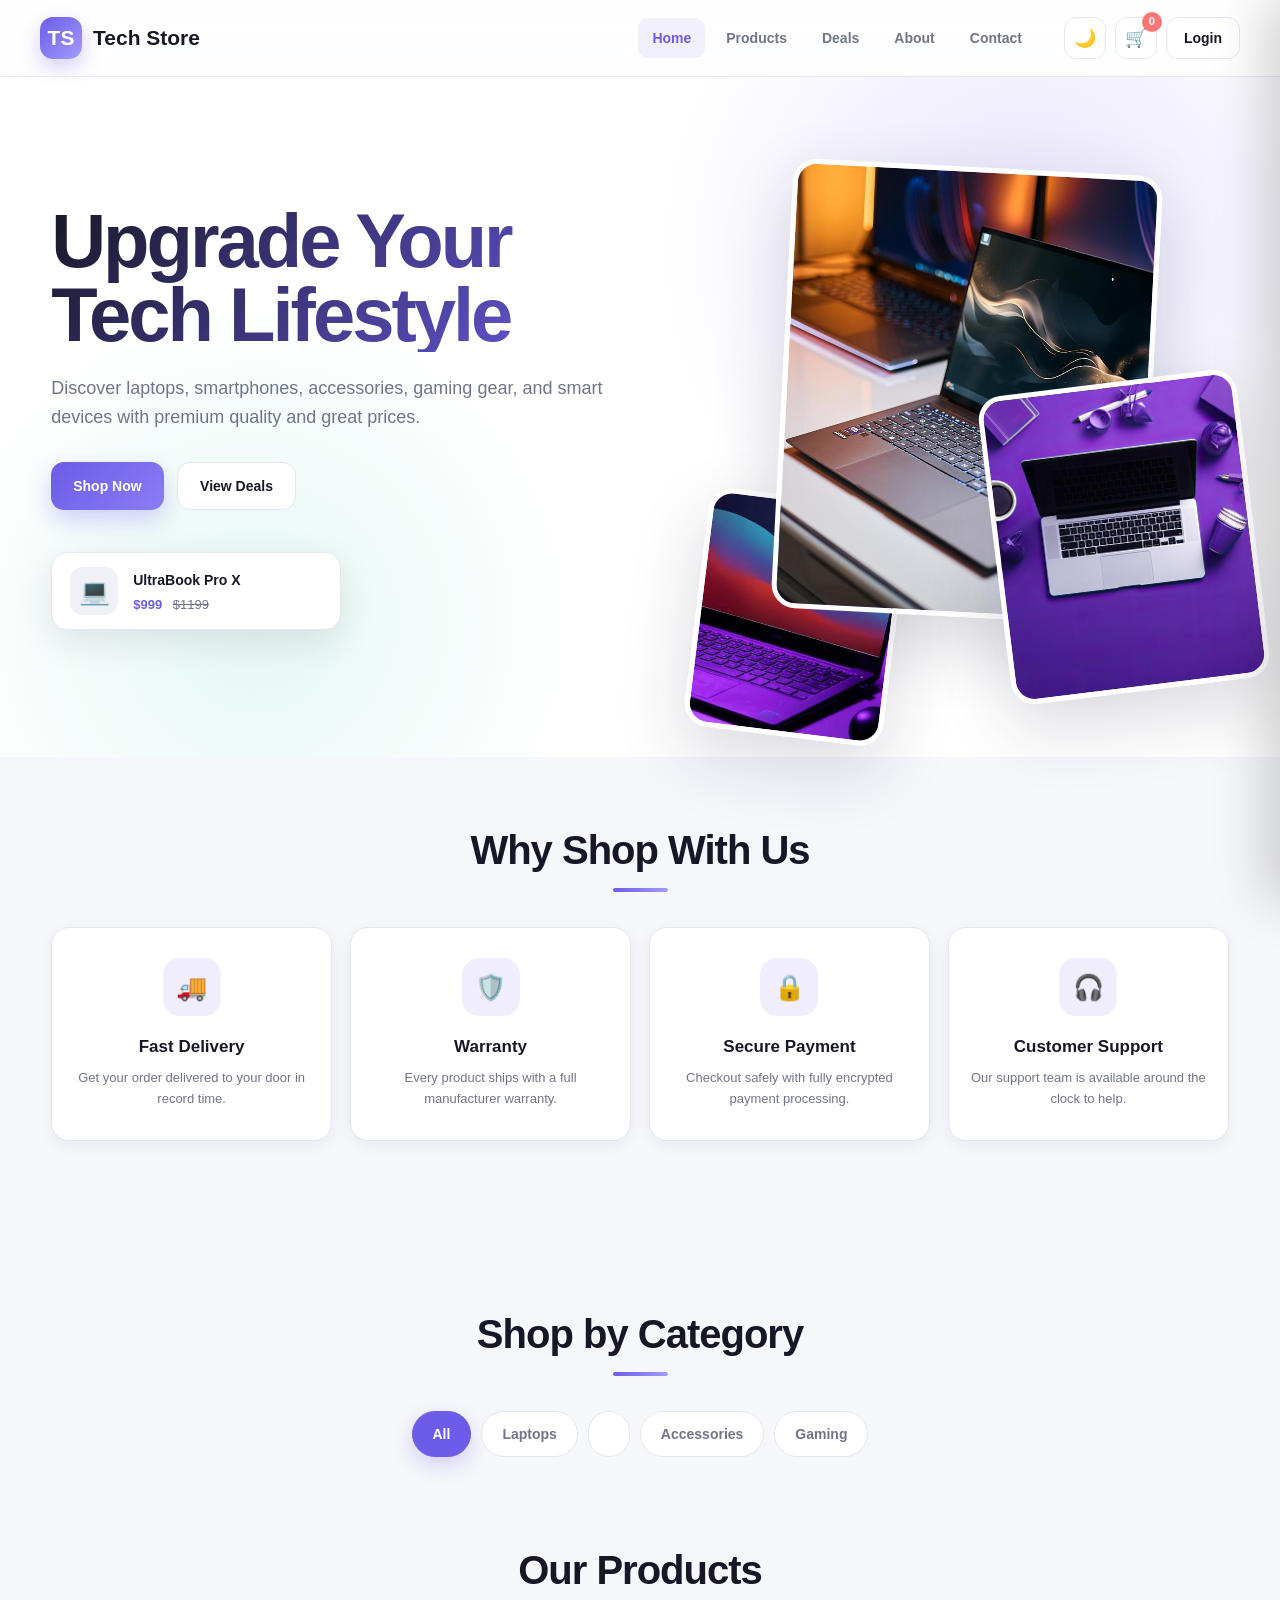
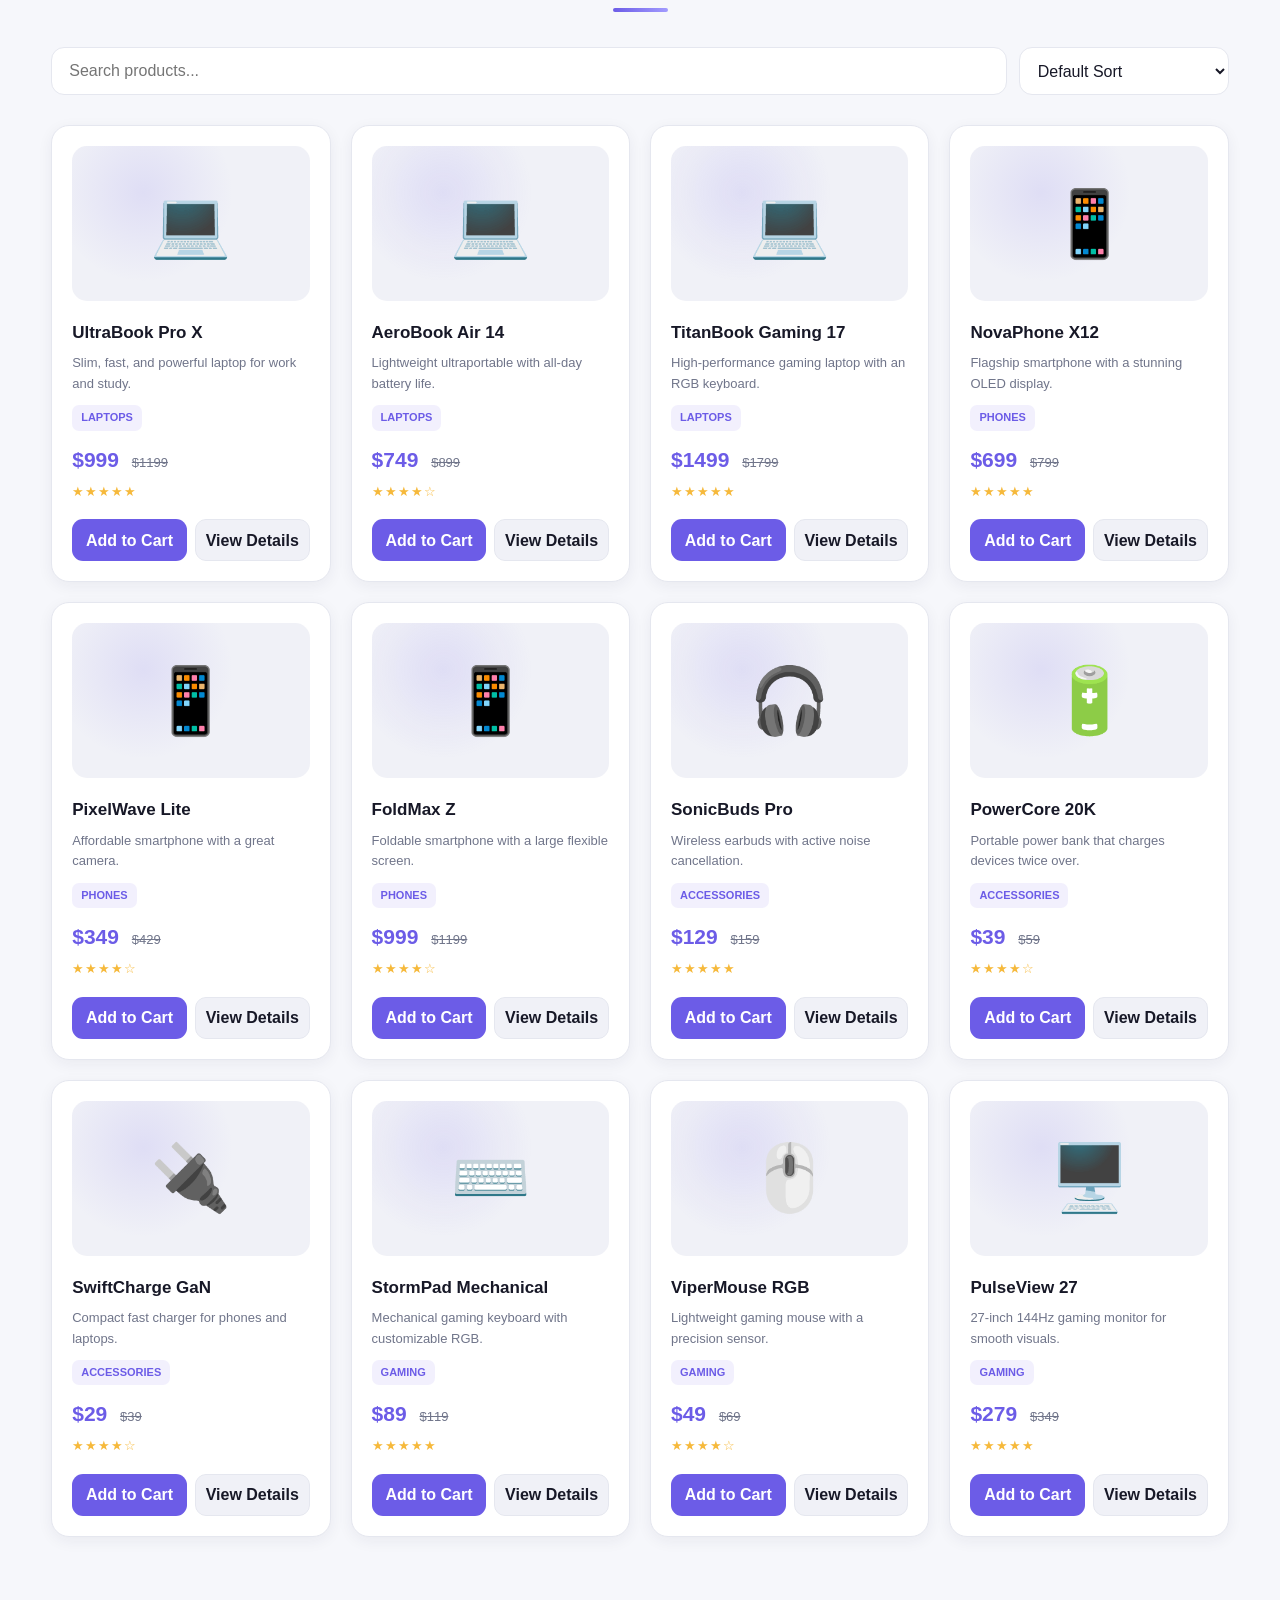
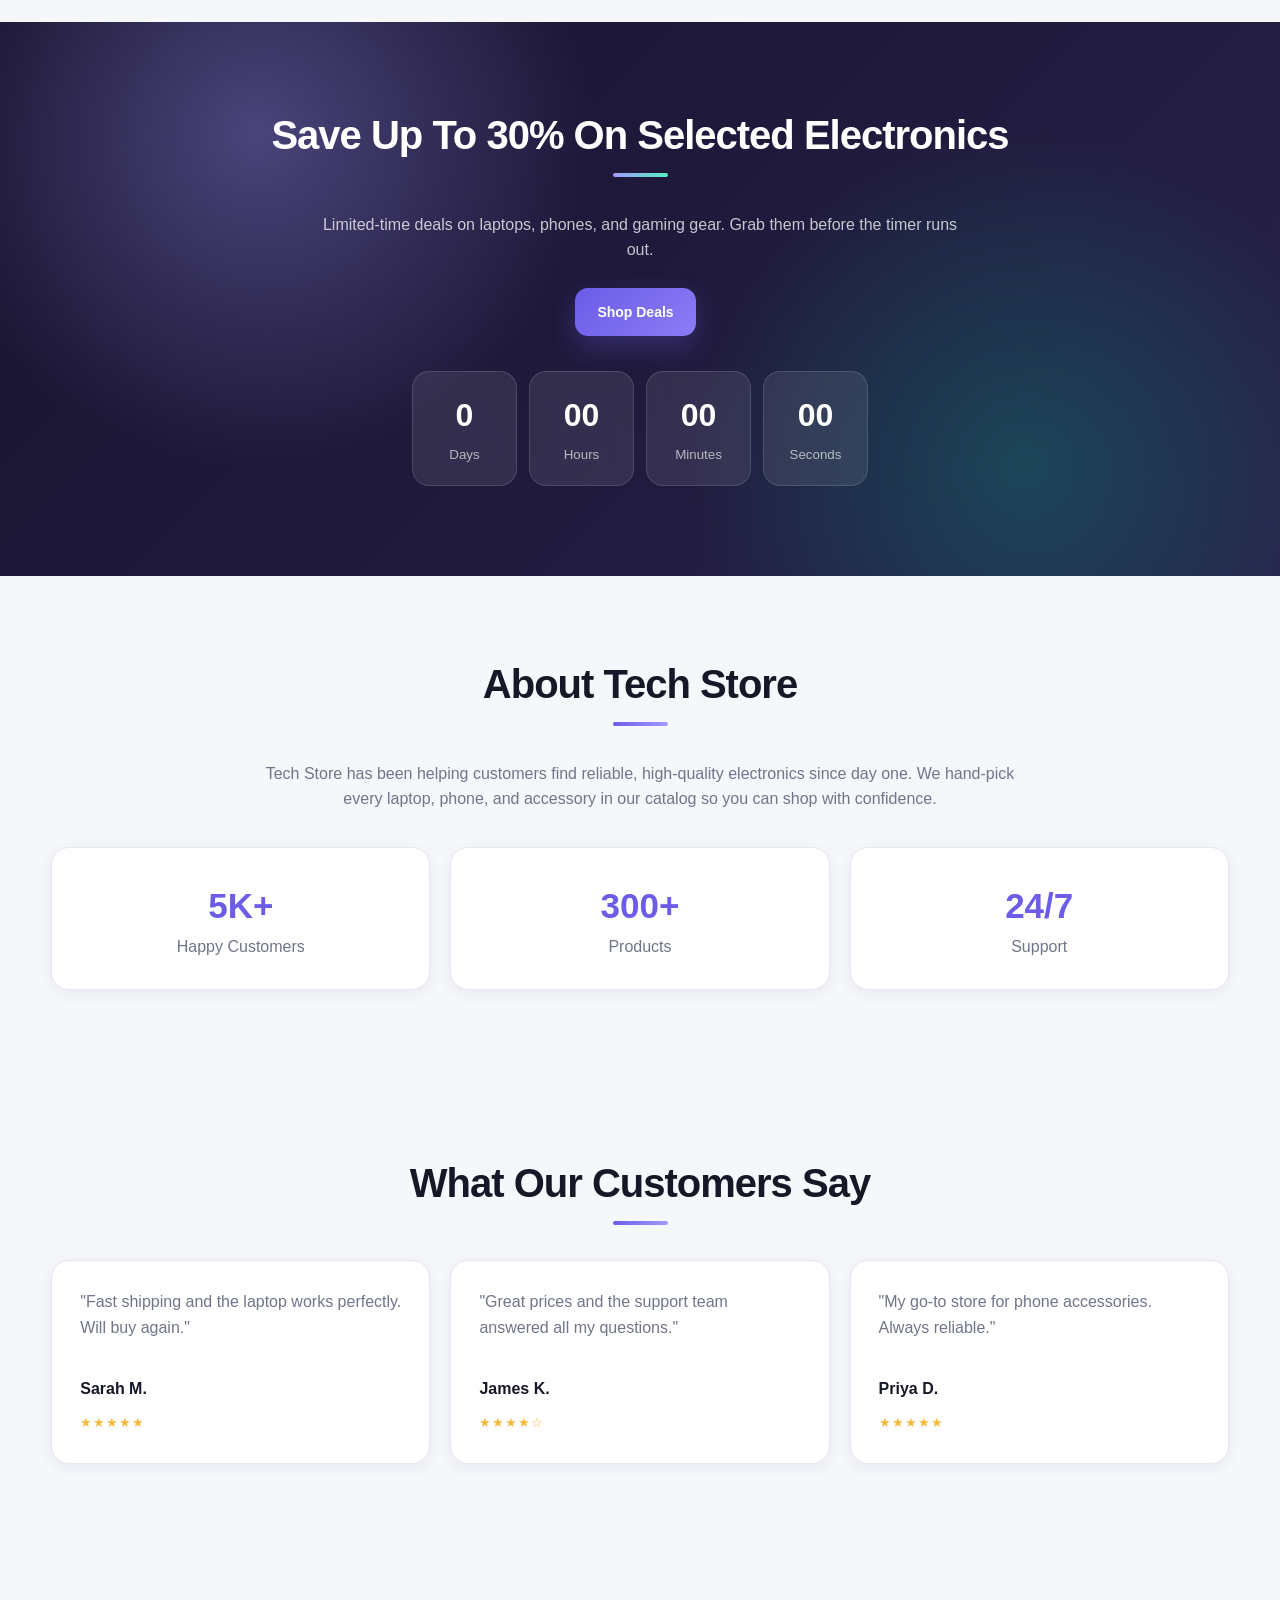
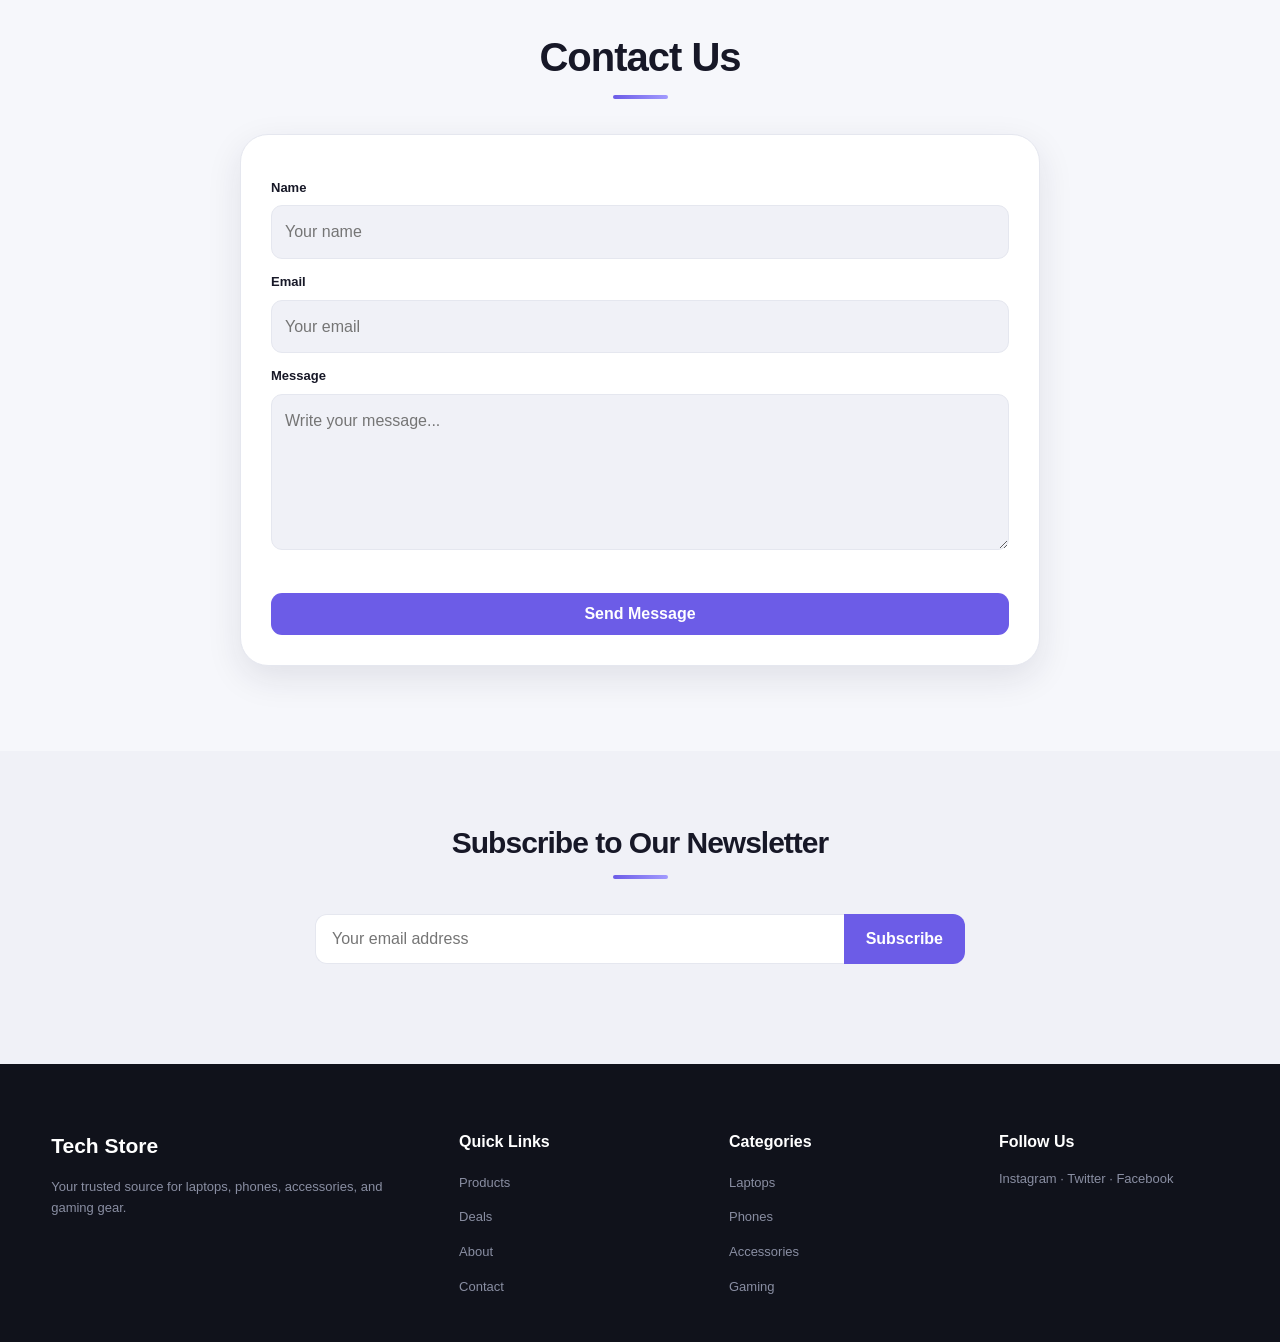
==== tech.html @ d24d288d "First upload" ====
<!DOCTYPE html>
<html lang="en">
<head>
    <meta charset="UTF-8">
    <meta name="viewport" content="width=device-width, initial-scale=1.0">

    <meta
        name="description"
        content="Tech Store - Laptops, smartphones, accessories and gaming products."
    >

    <title>Tech Store | Premium Electronics</title>

    <link rel="stylesheet" href="tech.css">
</head>

<body>

<!-- =====================================================
     HEADER
     ===================================================== -->

<header class="modern-header">
    <nav class="modern-nav" aria-label="Main navigation">

        <a class="modern-brand" href="index.html" aria-label="Tech Store home">
            <span class="modern-brand-mark">TS</span>
            <span>Tech Store</span>
        </a>

        <button
            id="mobileMenuBtn"
            class="modern-menu-btn"
            type="button"
            aria-label="Toggle menu"
            aria-expanded="false"
        >
            ☰
        </button>

        <div class="modern-links" id="navLinks">
            <a href="index.html" aria-current="page">Home</a>
            <a href="#products">Products</a>
            <a href="#deals">Deals</a>
            <a href="#about">About</a>
            <a href="#contact">Contact</a>
        </div>

        <div class="modern-actions">

            <button
                id="darkModeBtn"
                class="icon-btn"
                type="button"
                aria-label="Toggle dark mode"
            >
                🌙
            </button>

            <button
                id="cartBtn"
                class="icon-btn"
                type="button"
                aria-label="Open shopping cart"
            >
                🛒
                <span id="cartCount" class="cart-count">0</span>
            </button>

            <button
                id="loginBtn"
                class="modern-login"
                type="button"
            >
                Login
            </button>

            <div id="userArea" class="user-area hidden">
                <span id="usernameDisplay"></span>

                <button
                    id="logoutBtn"
                    class="modern-login"
                    type="button"
                >
                    Logout
                </button>
            </div>

        </div>
    </nav>
</header>


<main>

<!-- =====================================================
     HERO
     ===================================================== -->

<section class="hero">

    <div class="para_image">

        <h1>Upgrade Your Tech Lifestyle</h1>

        <p>
            Discover laptops, smartphones, accessories, gaming gear,
            and smart devices with premium quality and great prices.
        </p>

        <a
            class="img_hero_btn img_hero_btn_veiw"
            href="#products"
        >
            Shop Now
        </a>

        <a
            class="img_hero_btn img_hero_btn_contact"
            href="#deals"
        >
            View Deals
        </a>

        <div class="hero-featured-card">

            <span class="hero-featured-emoji">💻</span>

            <div>
                <strong>UltraBook Pro X</strong>

                <p>
                    <span class="price">$999</span>
                    <span class="old-price">$1199</span>
                </p>
            </div>

        </div>

    </div>


    <div class="image1">
        <img
            src="image\laptop - Copy.jpg"
            alt="Modern technology setup"
        >
    </div>

    <div class="image2">
        <img
            src="image\coffe AND LAPTOP.jpg"
            alt="Laptop workspace"
        >
    </div>

    <div class="image3">
        <img
            src="image\laptop and phone - Copy.jpg"
            alt="Technology background"
        >
    </div>

</section>


<!-- =====================================================
     SERVICES
     ===================================================== -->

<section class="services_sec" id="services">

    <h2>Why Shop With Us</h2>

    <div class="services_container">

        <div class="services">
            <i>🚚</i>
            <h3>Fast Delivery</h3>
            <p>
                Get your order delivered to your door in record time.
            </p>
        </div>

        <div class="services">
            <i>🛡️</i>
            <h3>Warranty</h3>
            <p>
                Every product ships with a full manufacturer warranty.
            </p>
        </div>

        <div class="services">
            <i>🔒</i>
            <h3>Secure Payment</h3>
            <p>
                Checkout safely with fully encrypted payment processing.
            </p>
        </div>

        <div class="services">
            <i>🎧</i>
            <h3>Customer Support</h3>
            <p>
                Our support team is available around the clock to help.
            </p>
        </div>

    </div>

</section>


<!-- =====================================================
     CATEGORIES
     ===================================================== -->

<section class="categories-sec" id="categories">

    <h2>Shop by Category</h2>

    <div class="category-list">

        <button
            class="category-btn active"
            data-category="all"
            type="button"
        >
            All
        </button>

        <button
            class="category-btn"
            data-category="laptops"
            type="button"
        >
            Laptops
        </button>

        <button
            class="category-btn"
            data-category="phones"
            type="button"
        >
            
        </button>

        <button
            class="category-btn"
            data-category="accessories"
            type="button"
        >
            Accessories
        </button>

        <button
            class="category-btn"
            data-category="gaming"
            type="button"
        >
            Gaming
        </button>

    </div>

</section>


<!-- =====================================================
     PRODUCTS
     ===================================================== -->

<section class="products-sec" id="products">

    <h2>Our Products</h2>

    <div class="products-toolbar">

        <input
            type="text"
            id="searchInput"
            placeholder="Search products..."
            aria-label="Search products"
        >

        <select
            id="sortSelect"
            aria-label="Sort products"
        >
            <option value="default">Default Sort</option>
            <option value="price-asc">Price: Low to High</option>
            <option value="price-desc">Price: High to Low</option>
            <option value="name-asc">Name A-Z</option>
        </select>

    </div>

    <div
        class="products-grid"
        id="productsGrid"
    ></div>

</section>


<!-- =====================================================
     PRODUCT MODAL
     ===================================================== -->

<div
    class="modal-overlay hidden"
    id="productModal"
    role="dialog"
    aria-modal="true"
    aria-label="Product details"
>

    <div class="modal-panel">

        <button
            class="modal-close"
            data-modal="productModal"
            type="button"
            aria-label="Close"
        >
            ✕
        </button>

        <div id="productModalBody"></div>

    </div>

</div>


<!-- =====================================================
     AUTH MODAL
     ===================================================== -->

<div
    class="modal-overlay hidden"
    id="authModal"
    role="dialog"
    aria-modal="true"
    aria-label="Authentication"
>

    <div class="modal-panel">

        <button
            class="modal-close"
            data-modal="authModal"
            type="button"
            aria-label="Close"
        >
            ✕
        </button>


        <div class="auth-tabs">

            <button
                class="auth-tab active"
                id="loginTabBtn"
                data-tab="login"
                type="button"
            >
                Login
            </button>

            <button
                class="auth-tab"
                id="signupTabBtn"
                data-tab="signup"
                type="button"
            >
                Sign Up
            </button>

        </div>


        <!-- LOGIN -->

        <form id="loginForm" class="auth-form">

            <label for="loginEmail">
                Email
            </label>

            <input
                type="email"
                id="loginEmail"
                placeholder="Enter your email"
                required
            >

            <label for="loginPassword">
                Password
            </label>

            <input
                type="password"
                id="loginPassword"
                placeholder="Enter your password"
                required
            >

            <p
                class="form-error"
                id="loginError"
            ></p>

            <button type="submit">
                Login
            </button>

        </form>


        <!-- SIGN UP -->

        <form
            id="signupForm"
            class="auth-form hidden"
        >

            <label for="signupName">
                Full Name
            </label>

            <input
                type="text"
                id="signupName"
                placeholder="Your full name"
                required
            >

            <label for="signupEmail">
                Email
            </label>

            <input
                type="email"
                id="signupEmail"
                placeholder="Your email"
                required
            >

            <label for="signupPassword">
                Password
            </label>

            <input
                type="password"
                id="signupPassword"
                placeholder="At least 6 characters"
                required
            >

            <p
                class="form-error"
                id="signupError"
            ></p>

            <button type="submit">
                Create Account
            </button>

        </form>

    </div>

</div>


<!-- =====================================================
     CART
     ===================================================== -->

<aside
    class="cart-sidebar"
    id="cartSidebar"
    aria-label="Shopping cart"
>

    <div class="cart-sidebar-header">

        <h2>Your Cart</h2>

        <button
            class="modal-close"
            id="cartCloseBtn"
            type="button"
            aria-label="Close cart"
        >
            ✕
        </button>

    </div>

    <div id="cartItems"></div>

    <div class="cart-total-row">

        <strong>Total:</strong>

        <span id="cartTotal">
            $0
        </span>

    </div>

    <button
        class="checkout-btn"
        id="checkoutBtn"
        type="button"
    >
        Checkout
    </button>

    <p
        class="form-error"
        id="cartMessage"
    ></p>

</aside>

<div
    class="cart-overlay hidden"
    id="cartOverlay"
></div>


<!-- =====================================================
     DEALS
     ===================================================== -->

<section class="deals-sec" id="deals">

    <h2>
        Save Up To 30% On Selected Electronics
    </h2>

    <p>
        Limited-time deals on laptops, phones, and gaming gear.
        Grab them before the timer runs out.
    </p>

    <a
        class="img_hero_btn img_hero_btn_veiw"
        href="#products"
    >
        Shop Deals
    </a>

    <div
        class="countdown"
        id="countdown"
    >

        <div class="countdown-box">
            <span id="cdDays">0</span>
            <small>Days</small>
        </div>

        <div class="countdown-box">
            <span id="cdHours">0</span>
            <small>Hours</small>
        </div>

        <div class="countdown-box">
            <span id="cdMinutes">0</span>
            <small>Minutes</small>
        </div>

        <div class="countdown-box">
            <span id="cdSeconds">0</span>
            <small>Seconds</small>
        </div>

    </div>

</section>


<!-- =====================================================
     ABOUT
     ===================================================== -->

<section class="about-sec" id="about">

    <h2>About Tech Store</h2>

    <p>
        Tech Store has been helping customers find reliable,
        high-quality electronics since day one. We hand-pick
        every laptop, phone, and accessory in our catalog so
        you can shop with confidence.
    </p>

    <div class="about-stats">

        <div class="stat-box">
            <strong>5K+</strong>
            <span>Happy Customers</span>
        </div>

        <div class="stat-box">
            <strong>300+</strong>
            <span>Products</span>
        </div>

        <div class="stat-box">
            <strong>24/7</strong>
            <span>Support</span>
        </div>

    </div>

</section>


<!-- =====================================================
     REVIEWS
     ===================================================== -->

<section class="reviews-sec" id="reviews">

    <h2>What Our Customers Say</h2>

    <div class="reviews-container">

        <div class="review-card">
            <p>
                "Fast shipping and the laptop works perfectly.
                Will buy again."
            </p>

            <strong>Sarah M.</strong>

            <span class="rating">
                ★★★★★
            </span>
        </div>

        <div class="review-card">
            <p>
                "Great prices and the support team answered
                all my questions."
            </p>

            <strong>James K.</strong>

            <span class="rating">
                ★★★★☆
            </span>
        </div>

        <div class="review-card">
            <p>
                "My go-to store for phone accessories.
                Always reliable."
            </p>

            <strong>Priya D.</strong>

            <span class="rating">
                ★★★★★
            </span>
        </div>

    </div>

</section>


<!-- =====================================================
     CONTACT
     ===================================================== -->

<section class="contact-sec" id="contact">

    <h2>Contact Us</h2>

    <form id="contactForm">

        <label for="contactName">
            Name
        </label>

        <input
            type="text"
            id="contactName"
            placeholder="Your name"
            required
        >

        <label for="contactEmail">
            Email
        </label>

        <input
            type="email"
            id="contactEmail"
            placeholder="Your email"
            required
        >

        <label for="contactMessage">
            Message
        </label>

        <textarea
            id="contactMessage"
            rows="5"
            placeholder="Write your message..."
            required
        ></textarea>

        <p
            class="form-error"
            id="contactMsgArea"
        ></p>

        <button type="submit">
            Send Message
        </button>

    </form>

</section>


<!-- =====================================================
     NEWSLETTER
     ===================================================== -->

<section class="newsletter-sec">

    <h2>Subscribe to Our Newsletter</h2>

    <form id="newsletterForm">

        <input
            type="email"
            id="newsletterEmail"
            placeholder="Your email address"
            required
        >

        <button type="submit">
            Subscribe
        </button>

    </form>

    <p
        class="form-error"
        id="newsletterMsgArea"
    ></p>

</section>

</main>


<!-- =====================================================
     FOOTER
     ===================================================== -->

<footer class="footer">

    <div class="footer-container">

        <div>

            <h3>Tech Store</h3>

            <p>
                Your trusted source for laptops, phones,
                accessories, and gaming gear.
            </p>

        </div>


        <div>

            <h4>Quick Links</h4>

            <ul class="footer-links">

                <li>
                    <a href="#products">Products</a>
                </li>

                <li>
                    <a href="#deals">Deals</a>
                </li>

                <li>
                    <a href="#about">About</a>
                </li>

                <li>
                    <a href="#contact">Contact</a>
                </li>

            </ul>

        </div>


        <div>

            <h4>Categories</h4>

            <ul class="footer-links">

                <li>
                    <a href="#products">Laptops</a>
                </li>

                <li>
                    <a href="#products">Phones</a>
                </li>

                <li>
                    <a href="#products">Accessories</a>
                </li>

                <li>
                    <a href="#products">Gaming</a>
                </li>

            </ul>

        </div>


        <div>

            <h4>Follow Us</h4>

            <p>
                Instagram · Twitter · Facebook
            </p>

        </div>

    </div>

</footer>


<script src="tech.js"></script>

</body>
</html>
---- tech.css ----
/* =========================================================
   TECH STORE - MODERN STYLE
   ========================================================= */

:root {
    --primary: #6c5ce7;
    --primary-dark: #5545d1;
    --secondary: #00b894;
    --accent: #fdcb6e;
    --danger: #ff7675;

    --bg: #f6f7fb;
    --surface: #ffffff;
    --surface-2: #f0f1f7;
    --text: #171827;
    --muted: #70758a;
    --border: #e5e7ef;

    --shadow-sm: 0 4px 15px rgba(30, 30, 60, 0.06);
    --shadow: 0 12px 35px rgba(30, 30, 60, 0.10);
    --shadow-lg: 0 25px 70px rgba(30, 30, 60, 0.16);

    --radius-sm: 10px;
    --radius: 18px;
    --radius-lg: 28px;

    --max-width: 1200px;
    --transition: 0.25s ease;
}

* {
    margin: 0;
    padding: 0;
    box-sizing: border-box;
}

html {
    scroll-behavior: smooth;
}

body {
    font-family: Inter, "Segoe UI", Arial, sans-serif;
    background: var(--bg);
    color: var(--text);
    line-height: 1.6;
    transition: background var(--transition), color var(--transition);
}

body.dark {
    --bg: #0d0f18;
    --surface: #171a27;
    --surface-2: #202332;
    --text: #f5f6fb;
    --muted: #a6abc0;
    --border: #2c3042;

    --shadow-sm: 0 4px 15px rgba(0, 0, 0, 0.25);
    --shadow: 0 12px 35px rgba(0, 0, 0, 0.35);
    --shadow-lg: 0 25px 70px rgba(0, 0, 0, 0.45);
}

a {
    color: inherit;
    text-decoration: none;
}

button,
input,
select,
textarea {
    font: inherit;
}

button {
    cursor: pointer;
}

img {
    max-width: 100%;
    display: block;
}

/* =========================================================
   HEADER
   ========================================================= */

.modern-header {
    position: sticky;
    top: 0;
    z-index: 1000;
    background: rgba(255, 255, 255, 0.88);
    border-bottom: 1px solid rgba(220, 222, 232, 0.7);
    backdrop-filter: blur(18px);
}

body.dark .modern-header {
    background: rgba(13, 15, 24, 0.88);
    border-color: var(--border);
}

.modern-nav {
    width: min(94%, var(--max-width));
    min-height: 76px;
    margin: auto;

    display: flex;
    align-items: center;
    gap: 28px;
}

.modern-brand {
    display: flex;
    align-items: center;
    gap: 11px;
    font-size: 21px;
    font-weight: 800;
    white-space: nowrap;
}

.modern-brand-mark {
    width: 42px;
    height: 42px;
    display: grid;
    place-items: center;
    border-radius: 13px;
    color: white;
    background: linear-gradient(135deg, var(--primary), #a29bfe);
    box-shadow: 0 8px 20px rgba(108, 92, 231, 0.3);
}

.modern-links {
    display: flex;
    align-items: center;
    gap: 7px;
    margin-left: auto;
}

.modern-links a {
    padding: 9px 14px;
    border-radius: 10px;
    color: var(--muted);
    font-size: 14px;
    font-weight: 600;
    transition: var(--transition);
}

.modern-links a:hover,
.modern-links a[aria-current="page"] {
    color: var(--primary);
    background: rgba(108, 92, 231, 0.09);
}

.modern-actions {
    display: flex;
    align-items: center;
    gap: 9px;
}

.icon-btn,
.modern-login,
.modern-menu-btn {
    border: 1px solid var(--border);
    background: var(--surface);
    color: var(--text);
    transition: var(--transition);
}

.icon-btn {
    position: relative;
    width: 42px;
    height: 42px;
    border-radius: 12px;
    font-size: 18px;
}

.icon-btn:hover {
    transform: translateY(-2px);
    border-color: var(--primary);
    box-shadow: var(--shadow-sm);
}

.cart-count {
    position: absolute;
    top: -6px;
    right: -6px;

    min-width: 20px;
    height: 20px;
    padding: 0 5px;

    display: grid;
    place-items: center;

    border-radius: 50%;
    background: var(--danger);
    color: white;
    font-size: 11px;
    font-weight: 800;
}

.modern-login {
    min-height: 42px;
    padding: 0 17px;
    border-radius: 12px;
    font-size: 14px;
    font-weight: 700;
}

.modern-login:hover {
    background: var(--primary);
    color: white;
    border-color: var(--primary);
}

.modern-menu-btn {
    display: none;
    width: 42px;
    height: 42px;
    border-radius: 12px;
    font-size: 21px;
}

/* =========================================================
   GENERAL
   ========================================================= */

main {
    overflow: hidden;
}

section {
    width: min(92%, var(--max-width));
    margin: auto;
    padding: 85px 0;
}

section > h2 {
    margin-bottom: 14px;
    text-align: center;
    font-size: clamp(27px, 4vw, 40px);
    line-height: 1.15;
    letter-spacing: -1px;
}

section > h2::after {
    content: "";
    width: 55px;
    height: 4px;
    display: block;
    margin: 15px auto 35px;
    border-radius: 99px;
    background: linear-gradient(90deg, var(--primary), #a29bfe);
}

/* =========================================================
   HERO
   ========================================================= */

.hero {
    width: 100%;
    max-width: none;
    min-height: 680px;
    padding: 80px max(4%, calc((100% - 1200px) / 2));

    position: relative;
    display: grid;
    grid-template-columns: 1.05fr 0.95fr;
    align-items: center;
    gap: 50px;

    background:
        radial-gradient(circle at 80% 25%, rgba(108, 92, 231, 0.16), transparent 32%),
        radial-gradient(circle at 20% 80%, rgba(0, 184, 148, 0.10), transparent 28%),
        var(--surface);
}

.para_image {
    position: relative;
    z-index: 4;
}

.para_image h1 {
    max-width: 680px;
    margin-bottom: 22px;

    font-size: clamp(44px, 6vw, 76px);
    line-height: 0.98;
    letter-spacing: -3px;

    background: linear-gradient(135deg, var(--text), var(--primary));
    -webkit-background-clip: text;
    background-clip: text;
    color: transparent;
}

.para_image > p {
    max-width: 590px;
    margin-bottom: 30px;
    color: var(--muted);
    font-size: 18px;
}

.img_hero_btn {
    display: inline-flex;
    align-items: center;
    justify-content: center;

    min-height: 48px;
    padding: 0 22px;
    margin-right: 9px;

    border-radius: 13px;
    font-weight: 750;
    font-size: 14px;
    transition: var(--transition);
}

.img_hero_btn_veiw {
    color: white;
    background: linear-gradient(135deg, var(--primary), #8b7cf6);
    box-shadow: 0 10px 25px rgba(108, 92, 231, 0.28);
}

.img_hero_btn_veiw:hover {
    transform: translateY(-3px);
    box-shadow: 0 15px 30px rgba(108, 92, 231, 0.38);
}

.img_hero_btn_contact {
    background: var(--surface);
    border: 1px solid var(--border);
}

.img_hero_btn_contact:hover {
    transform: translateY(-3px);
    border-color: var(--primary);
    color: var(--primary);
}

.hero-featured-card {
    width: fit-content;
    min-width: 290px;

    display: flex;
    align-items: center;
    gap: 15px;

    margin-top: 42px;
    padding: 14px 18px;

    border: 1px solid var(--border);
    border-radius: 16px;
    background: var(--surface);
    box-shadow: var(--shadow);
}

.hero-featured-emoji {
    width: 48px;
    height: 48px;
    display: grid;
    place-items: center;

    border-radius: 13px;
    background: var(--surface-2);
    font-size: 25px;
}

.hero-featured-card strong {
    font-size: 14px;
}

.hero-featured-card p {
    margin-top: 2px;
    font-size: 13px;
}

.price {
    color: var(--primary);
    font-weight: 850;
}

.old-price {
    margin-left: 7px;
    color: var(--muted);
    text-decoration: line-through;
    font-size: 13px;
}

.image1,
.image2,
.image3 {
    position: absolute;
    overflow: hidden;
    border: 5px solid var(--surface);
    border-radius: 24px;
    box-shadow: var(--shadow-lg);
}

.image1 {
    width: 370px;
    height: 450px;
    right: 10%;
    top: 90px;
    z-index: 2;
    transform: rotate(3deg);
}

.image2 {
    width: 260px;
    height: 310px;
    right: 2%;
    bottom: 65px;
    z-index: 3;
    transform: rotate(-7deg);
}

.image3 {
    width: 200px;
    height: 240px;
    right: 30%;
    bottom: 20px;
    z-index: 1;
    transform: rotate(7deg);
}

.image1 img,
.image2 img,
.image3 img {
    width: 100%;
    height: 100%;
    object-fit: cover;
}

/* =========================================================
   SERVICES
   ========================================================= */

.services_sec {
    padding-top: 70px;
}

.services_container {
    display: grid;
    grid-template-columns: repeat(4, 1fr);
    gap: 18px;
}

.services {
    padding: 30px 22px;
    text-align: center;

    border: 1px solid var(--border);
    border-radius: var(--radius);
    background: var(--surface);
    box-shadow: var(--shadow-sm);

    transition: var(--transition);
}

.services:hover {
    transform: translateY(-7px);
    box-shadow: var(--shadow);
    border-color: rgba(108, 92, 231, 0.3);
}

.services i {
    width: 58px;
    height: 58px;
    display: grid;
    place-items: center;
    margin: 0 auto 17px;

    border-radius: 17px;
    background: rgba(108, 92, 231, 0.1);
    font-style: normal;
    font-size: 25px;
}

.services h3 {
    margin-bottom: 8px;
    font-size: 17px;
}

.services p {
    color: var(--muted);
    font-size: 13px;
}

/* =========================================================
   CATEGORIES
   ========================================================= */

.categories-sec {
    padding-bottom: 45px;
}

.category-list {
    display: flex;
    justify-content: center;
    flex-wrap: wrap;
    gap: 10px;
}

.category-btn {
    padding: 11px 20px;
    border: 1px solid var(--border);
    border-radius: 99px;

    background: var(--surface);
    color: var(--muted);
    font-weight: 700;
    font-size: 14px;

    transition: var(--transition);
}

.category-btn:hover {
    color: var(--primary);
    border-color: var(--primary);
}

.category-btn.active {
    color: white;
    background: var(--primary);
    border-color: var(--primary);
    box-shadow: 0 8px 20px rgba(108, 92, 231, 0.25);
}

/* =========================================================
   PRODUCTS
   ========================================================= */

.products-sec {
    padding-top: 45px;
}

.products-toolbar {
    width: 100%;
    display: flex;
    gap: 12px;
    margin-bottom: 30px;
}

.products-toolbar input,
.products-toolbar select {
    min-height: 48px;
    border: 1px solid var(--border);
    border-radius: 13px;
    outline: none;

    background: var(--surface);
    color: var(--text);

    transition: var(--transition);
}

.products-toolbar input {
    flex: 1;
    padding: 0 17px;
}

.products-toolbar select {
    min-width: 210px;
    padding: 0 14px;
}

.products-toolbar input:focus,
.products-toolbar select:focus {
    border-color: var(--primary);
    box-shadow: 0 0 0 4px rgba(108, 92, 231, 0.1);
}

.products-grid {
    display: grid;
    grid-template-columns: repeat(4, 1fr);
    gap: 20px;
}

.product-card {
    position: relative;
    overflow: hidden;

    padding: 20px;

    border: 1px solid var(--border);
    border-radius: var(--radius);

    background: var(--surface);
    box-shadow: var(--shadow-sm);

    transition: var(--transition);
}

.product-card::before {
    content: "";
    position: absolute;
    top: 0;
    left: 0;
    right: 0;
    height: 4px;
    background: linear-gradient(90deg, var(--primary), #a29bfe);
    transform: scaleX(0);
    transform-origin: left;
    transition: var(--transition);
}

.product-card:hover {
    transform: translateY(-8px);
    box-shadow: var(--shadow);
}

.product-card:hover::before {
    transform: scaleX(1);
}

.product-card-emoji {
    height: 155px;
    margin-bottom: 18px;

    display: grid;
    place-items: center;

    border-radius: 15px;
    background:
        radial-gradient(circle at 30% 30%, rgba(108, 92, 231, 0.13), transparent 45%),
        var(--surface-2);

    font-size: 65px;
}

.product-card h3 {
    margin-bottom: 7px;
    font-size: 17px;
}

.product-desc {
    min-height: 42px;
    margin-bottom: 10px;
    color: var(--muted);
    font-size: 13px;
}

.product-category {
    width: fit-content;
    margin-bottom: 12px;
    padding: 4px 9px;

    border-radius: 7px;
    background: rgba(108, 92, 231, 0.09);
    color: var(--primary);

    font-size: 11px;
    font-weight: 800;
    text-transform: uppercase;
}

.price-row {
    margin-bottom: 5px;
}

.product-card .price {
    font-size: 21px;
}

.rating {
    color: #f6b93b;
    letter-spacing: 1px;
    font-size: 13px;
}

.product-card-actions {
    display: grid;
    grid-template-columns: 1fr 1fr;
    gap: 8px;
    margin-top: 17px;
}

.add-to-cart-btn,
.view-details-btn,
.checkout-btn,
.auth-form button,
.contact-sec button,
.newsletter-sec button {
    min-height: 42px;
    border: none;
    border-radius: 11px;
    font-weight: 750;
    transition: var(--transition);
}

.add-to-cart-btn {
    background: var(--primary);
    color: white;
}

.add-to-cart-btn:hover {
    background: var(--primary-dark);
    transform: translateY(-2px);
}

.view-details-btn {
    border: 1px solid var(--border);
    background: var(--surface-2);
    color: var(--text);
}

.view-details-btn:hover {
    border-color: var(--primary);
    color: var(--primary);
}

/* =========================================================
   MODALS
   ========================================================= */

.modal-overlay {
    position: fixed;
    inset: 0;
    z-index: 2000;

    display: grid;
    place-items: center;
    padding: 20px;

    background: rgba(8, 10, 20, 0.68);
    backdrop-filter: blur(7px);
}

.modal-panel {
    width: min(100%, 500px);
    max-height: 90vh;
    overflow-y: auto;

    position: relative;
    padding: 32px;

    border: 1px solid var(--border);
    border-radius: 24px;

    background: var(--surface);
    box-shadow: var(--shadow-lg);

    animation: modalIn 0.25s ease;
}

@keyframes modalIn {
    from {
        opacity: 0;
        transform: translateY(15px) scale(0.97);
    }

    to {
        opacity: 1;
        transform: translateY(0) scale(1);
    }
}

.modal-close {
    width: 36px;
    height: 36px;

    position: absolute;
    right: 15px;
    top: 15px;

    border: 1px solid var(--border);
    border-radius: 10px;

    background: var(--surface-2);
    color: var(--text);
}

.modal-close:hover {
    color: white;
    background: var(--danger);
    border-color: var(--danger);
}

#productModalBody {
    padding-top: 15px;
    text-align: center;
}

.modal-emoji {
    width: 110px;
    height: 110px;
    margin: 0 auto 20px;

    display: grid;
    place-items: center;

    border-radius: 22px;
    background: var(--surface-2);
    font-size: 55px;
}

#productModalBody h2 {
    margin-bottom: 10px;
}

#productModalBody .product-category {
    margin: 0 auto 15px;
}

#productModalBody .rating {
    margin: 15px 0;
}

#productModalBody .price-row {
    margin-bottom: 20px;
}

/* =========================================================
   AUTH
   ========================================================= */

.auth-tabs {
    display: grid;
    grid-template-columns: 1fr 1fr;
    gap: 5px;
    padding: 5px;
    margin-bottom: 25px;

    border-radius: 13px;
    background: var(--surface-2);
}

.auth-tab {
    min-height: 42px;
    border: none;
    border-radius: 9px;

    background: transparent;
    color: var(--muted);
    font-weight: 750;
}

.auth-tab.active {
    color: var(--primary);
    background: var(--surface);
    box-shadow: var(--shadow-sm);
}

.auth-form {
    display: flex;
    flex-direction: column;
    gap: 9px;
}

.auth-form label {
    margin-top: 5px;
    font-size: 13px;
    font-weight: 700;
}

.auth-form input {
    min-height: 46px;
    padding: 0 13px;

    border: 1px solid var(--border);
    border-radius: 11px;
    outline: none;

    background: var(--surface-2);
    color: var(--text);
}

.auth-form input:focus {
    border-color: var(--primary);
}

.auth-form button {
    margin-top: 12px;
    color: white;
    background: var(--primary);
}

.auth-form button:hover {
    background: var(--primary-dark);
}

.form-error {
    min-height: 20px;
    margin-top: 5px;
    color: var(--danger);
    font-size: 13px;
}

.form-success {
    color: var(--secondary) !important;
}

/* =========================================================
   CART
   ========================================================= */

.cart-sidebar {
    width: min(430px, 100%);
    height: 100vh;

    position: fixed;
    top: 0;
    right: 0;
    z-index: 3000;

    padding: 25px;

    background: var(--surface);
    box-shadow: -15px 0 50px rgba(0, 0, 0, 0.18);

    transform: translateX(100%);
    transition: transform 0.3s ease;

    overflow-y: auto;
}

.cart-sidebar.open {
    transform: translateX(0);
}

.cart-sidebar-header {
    display: flex;
    justify-content: space-between;
    align-items: center;

    padding-bottom: 20px;
    margin-bottom: 15px;

    border-bottom: 1px solid var(--border);
}

.cart-sidebar-header .modal-close {
    position: static;
}

.cart-overlay {
    position: fixed;
    inset: 0;
    z-index: 2500;
    background: rgba(0, 0, 0, 0.55);
    backdrop-filter: blur(3px);
}

.cart-item {
    display: grid;
    grid-template-columns: 1fr auto auto;
    gap: 10px;
    align-items: center;

    padding: 14px 0;
    border-bottom: 1px solid var(--border);

    font-size: 13px;
}

.cart-qty-controls {
    display: flex;
    align-items: center;
    gap: 7px;
}

.qty-btn {
    width: 28px;
    height: 28px;
    border: 1px solid var(--border);
    border-radius: 8px;

    background: var(--surface-2);
    color: var(--text);
}

.qty-btn:hover {
    border-color: var(--primary);
    color: var(--primary);
}

.remove-btn {
    grid-column: 2 / 4;

    border: none;
    background: transparent;
    color: var(--danger);
    font-size: 12px;
    text-align: right;
}

.cart-total-row {
    display: flex;
    justify-content: space-between;
    align-items: center;

    padding: 20px 0;
    font-size: 18px;
}

.checkout-btn {
    width: 100%;
    color: white;
    background: var(--primary);
}

.checkout-btn:hover {
    background: var(--primary-dark);
}

/* =========================================================
   DEALS
   ========================================================= */

.deals-sec {
    width: 100%;
    max-width: none;
    padding: 90px max(4%, calc((100% - 1000px) / 2));

    text-align: center;

    color: white;

    background:
        radial-gradient(circle at 20% 20%, rgba(162, 155, 254, 0.35), transparent 30%),
        radial-gradient(circle at 80% 80%, rgba(0, 184, 148, 0.25), transparent 30%),
        linear-gradient(135deg, #17132e, #28224b);
}

.deals-sec h2 {
    margin-bottom: 15px;
}

.deals-sec h2::after {
    background: linear-gradient(90deg, #a29bfe, #55efc4);
}

.deals-sec > p {
    max-width: 650px;
    margin: 0 auto 25px;
    color: rgba(255, 255, 255, 0.75);
}

.countdown {
    display: flex;
    justify-content: center;
    gap: 12px;
    margin-top: 35px;
}

.countdown-box {
    min-width: 105px;
    padding: 18px 15px;

    border: 1px solid rgba(255, 255, 255, 0.13);
    border-radius: 17px;

    background: rgba(255, 255, 255, 0.09);
    backdrop-filter: blur(10px);
}

.countdown-box span {
    display: block;
    font-size: 32px;
    font-weight: 850;
}

.countdown-box small {
    color: rgba(255, 255, 255, 0.65);
}

/* =========================================================
   ABOUT
   ========================================================= */

.about-sec {
    text-align: center;
}

.about-sec > p {
    max-width: 780px;
    margin: auto;
    color: var(--muted);
}

.about-stats {
    display: grid;
    grid-template-columns: repeat(3, 1fr);
    gap: 20px;
    margin-top: 35px;
}

.stat-box {
    padding: 30px;
    border: 1px solid var(--border);
    border-radius: var(--radius);
    background: var(--surface);
    box-shadow: var(--shadow-sm);
}

.stat-box strong {
    display: block;
    color: var(--primary);
    font-size: 35px;
}

.stat-box span {
    color: var(--muted);
}

/* =========================================================
   REVIEWS
   ========================================================= */

.reviews-container {
    display: grid;
    grid-template-columns: repeat(3, 1fr);
    gap: 20px;
}

.review-card {
    padding: 28px;

    border: 1px solid var(--border);
    border-radius: var(--radius);

    background: var(--surface);
    box-shadow: var(--shadow-sm);

    transition: var(--transition);
}

.review-card:hover {
    transform: translateY(-5px);
    box-shadow: var(--shadow);
}

.review-card p {
    min-height: 70px;
    margin-bottom: 17px;
    color: var(--muted);
}

.review-card strong {
    display: block;
    margin-bottom: 7px;
}

/* =========================================================
   CONTACT
   ========================================================= */

.contact-sec {
    max-width: 800px;
}

.contact-sec form {
    padding: 30px;

    border: 1px solid var(--border);
    border-radius: var(--radius-lg);

    background: var(--surface);
    box-shadow: var(--shadow);
}

.contact-sec label {
    display: block;
    margin: 13px 0 7px;
    font-size: 13px;
    font-weight: 750;
}

.contact-sec input,
.contact-sec textarea {
    width: 100%;
    padding: 13px;

    border: 1px solid var(--border);
    border-radius: 11px;
    outline: none;

    resize: vertical;

    background: var(--surface-2);
    color: var(--text);
}

.contact-sec input:focus,
.contact-sec textarea:focus {
    border-color: var(--primary);
}

.contact-sec button {
    width: 100%;
    margin-top: 10px;

    color: white;
    background: var(--primary);
}

.contact-sec button:hover {
    background: var(--primary-dark);
}

/* =========================================================
   NEWSLETTER
   ========================================================= */

.newsletter-sec {
    width: 100%;
    max-width: none;

    text-align: center;
    padding: 75px max(4%, calc((100% - 800px) / 2));

    background: var(--surface-2);
}

.newsletter-sec > h2 {
    font-size: 30px;
}

.newsletter-sec form {
    display: flex;
    max-width: 650px;
    margin: auto;
}

.newsletter-sec input {
    flex: 1;
    min-height: 50px;
    padding: 0 16px;

    border: 1px solid var(--border);
    border-right: none;
    border-radius: 12px 0 0 12px;
    outline: none;

    background: var(--surface);
    color: var(--text);
}

.newsletter-sec button {
    padding: 0 22px;

    color: white;
    background: var(--primary);

    border-radius: 0 12px 12px 0;
}

.newsletter-sec button:hover {
    background: var(--primary-dark);
}

/* =========================================================
   FOOTER
   ========================================================= */

.footer {
    padding: 65px 4% 35px;
    color: #c5c8d5;
    background: #10121b;
}

.footer-container {
    width: min(100%, var(--max-width));
    margin: auto;

    display: grid;
    grid-template-columns: 1.6fr 1fr 1fr 1fr;
    gap: 40px;
}

.footer h3,
.footer h4 {
    color: white;
    margin-bottom: 14px;
}

.footer h3 {
    font-size: 21px;
}

.footer p {
    color: #898ea2;
    font-size: 13px;
}

.footer-links {
    list-style: none;
}

.footer-links li {
    margin: 9px 0;
}

.footer-links a {
    color: #898ea2;
    font-size: 13px;
    transition: var(--transition);
}

.footer-links a:hover {
    color: white;
    padding-left: 4px;
}

/* =========================================================
   HELPERS
   ========================================================= */

.hidden {
    display: none !important;
}

.no-results {
    grid-column: 1 / -1;

    padding: 50px;
    text-align: center;

    color: var(--muted);

    border: 1px dashed var(--border);
    border-radius: var(--radius);
}

/* =========================================================
   RESPONSIVE
   ========================================================= */

@media (max-width: 1050px) {
    .products-grid {
        grid-template-columns: repeat(3, 1fr);
    }

    .services_container {
        grid-template-columns: repeat(2, 1fr);
    }

    .image1 {
        width: 310px;
        height: 390px;
        right: 7%;
    }

    .image2 {
        width: 210px;
        height: 260px;
        right: 1%;
    }

    .image3 {
        display: none;
    }
}

@media (max-width: 850px) {
    .modern-nav {
        flex-wrap: wrap;
        gap: 12px;
        padding: 12px 0;
    }

    .modern-menu-btn {
        display: block;
        margin-left: auto;
    }

    .modern-links {
        order: 5;
        width: 100%;

        display: none;
        flex-direction: column;
        align-items: stretch;

        padding: 8px;

        border: 1px solid var(--border);
        border-radius: 14px;
        background: var(--surface);
    }

    .modern-links.open {
        display: flex;
    }

    .modern-links a {
        text-align: center;
    }

    .modern-actions {
        margin-left: 0;
    }

    .hero {
        min-height: auto;
        grid-template-columns: 1fr;
        padding-top: 65px;
        padding-bottom: 65px;
    }

    .hero > .image1,
    .hero > .image2 {
        position: relative;
        right: auto;
        bottom: auto;
        top: auto;

        width: 65%;
        height: 350px;

        margin: 10px auto;
    }

    .hero > .image2 {
        width: 48%;
        height: 250px;
        margin-top: -110px;
        margin-right: 4%;
    }

    .products-grid {
        grid-template-columns: repeat(2, 1fr);
    }

    .footer-container {
        grid-template-columns: repeat(2, 1fr);
    }
}

@media (max-width: 600px) {
    .modern-brand {
        font-size: 17px;
    }

    .modern-brand-mark {
        width: 38px;
        height: 38px;
    }

    .modern-actions {
        gap: 5px;
    }

    .modern-login {
        padding: 0 11px;
    }

    .icon-btn {
        width: 38px;
        height: 38px;
    }

    .hero {
        display: block;
    }

    .para_image h1 {
        font-size: 46px;
        letter-spacing: -2px;
    }

    .para_image > p {
        font-size: 16px;
    }

    .hero-featured-card {
        min-width: 0;
        width: 100%;
    }

    .hero > .image1 {
        width: 88%;
        height: 330px;
        margin-top: 45px;
    }

    .hero > .image2 {
        width: 55%;
        height: 220px;
        margin-top: -70px;
    }

    section {
        padding: 65px 0;
    }

    .services_container {
        grid-template-columns: 1fr;
    }

    .products-toolbar {
        flex-direction: column;
    }

    .products-toolbar select {
        width: 100%;
    }

    .products-grid {
        grid-template-columns: 1fr;
    }

    .product-card-actions {
        grid-template-columns: 1fr 1fr;
    }

    .about-stats,
    .reviews-container {
        grid-template-columns: 1fr;
    }

    .countdown {
        display: grid;
        grid-template-columns: 1fr 1fr;
    }

    .countdown-box {
        min-width: 0;
    }

    .newsletter-sec form {
        flex-direction: column;
        gap: 10px;
    }

    .newsletter-sec input {
        border-right: 1px solid var(--border);
        border-radius: 12px;
    }

    .newsletter-sec button {
        min-height: 50px;
        border-radius: 12px;
    }

    .footer-container {
        grid-template-columns: 1fr;
    }

    .cart-sidebar {
        padding: 20px;
    }

    .modal-panel {
        padding: 25px 20px;
    }
}

@media (max-width: 420px) {
    .modern-brand span:last-child {
        display: none;
    }

    .modern-login {
        font-size: 12px;
    }

    .para_image h1 {
        font-size: 40px;
    }

    .img_hero_btn {
        width: 100%;
        margin: 5px 0;
    }

    .hero > .image1 {
        width: 100%;
    }

    .hero > .image2 {
        width: 60%;
        margin-right: 0;
    }
}
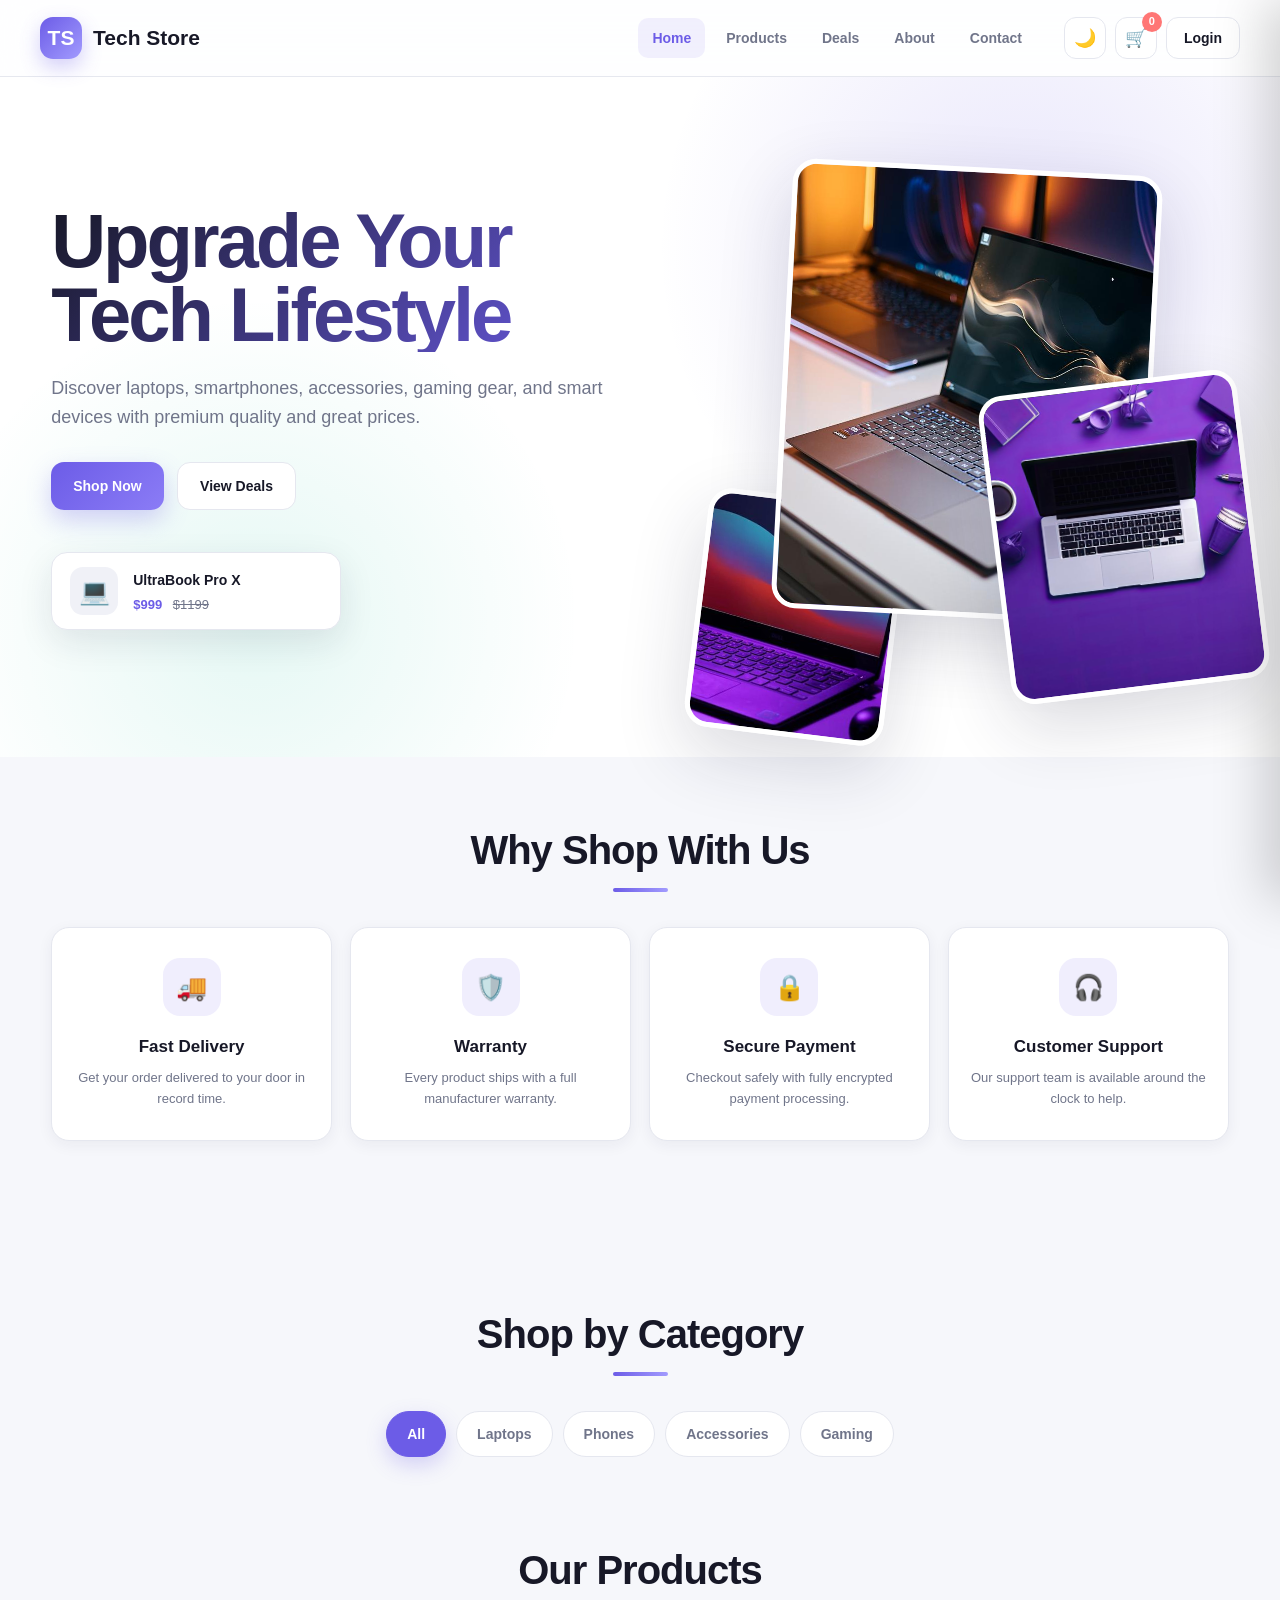
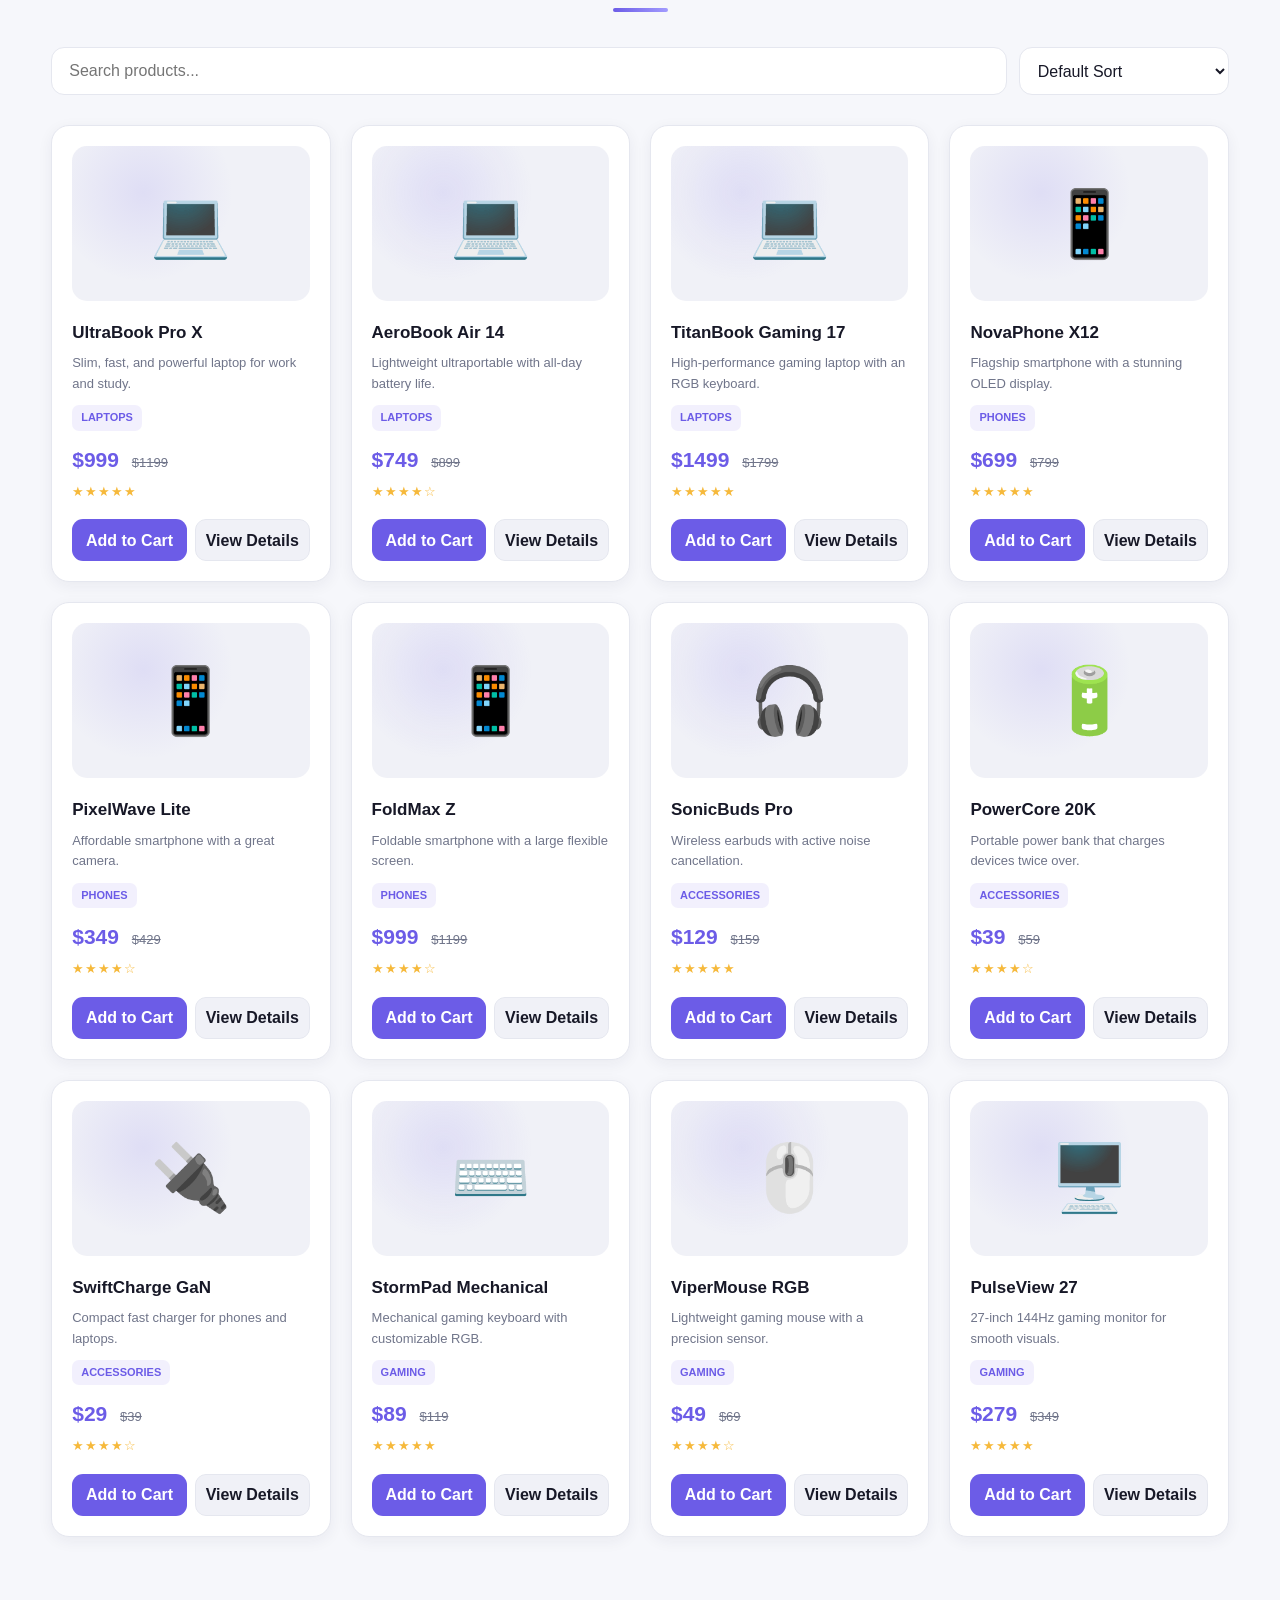
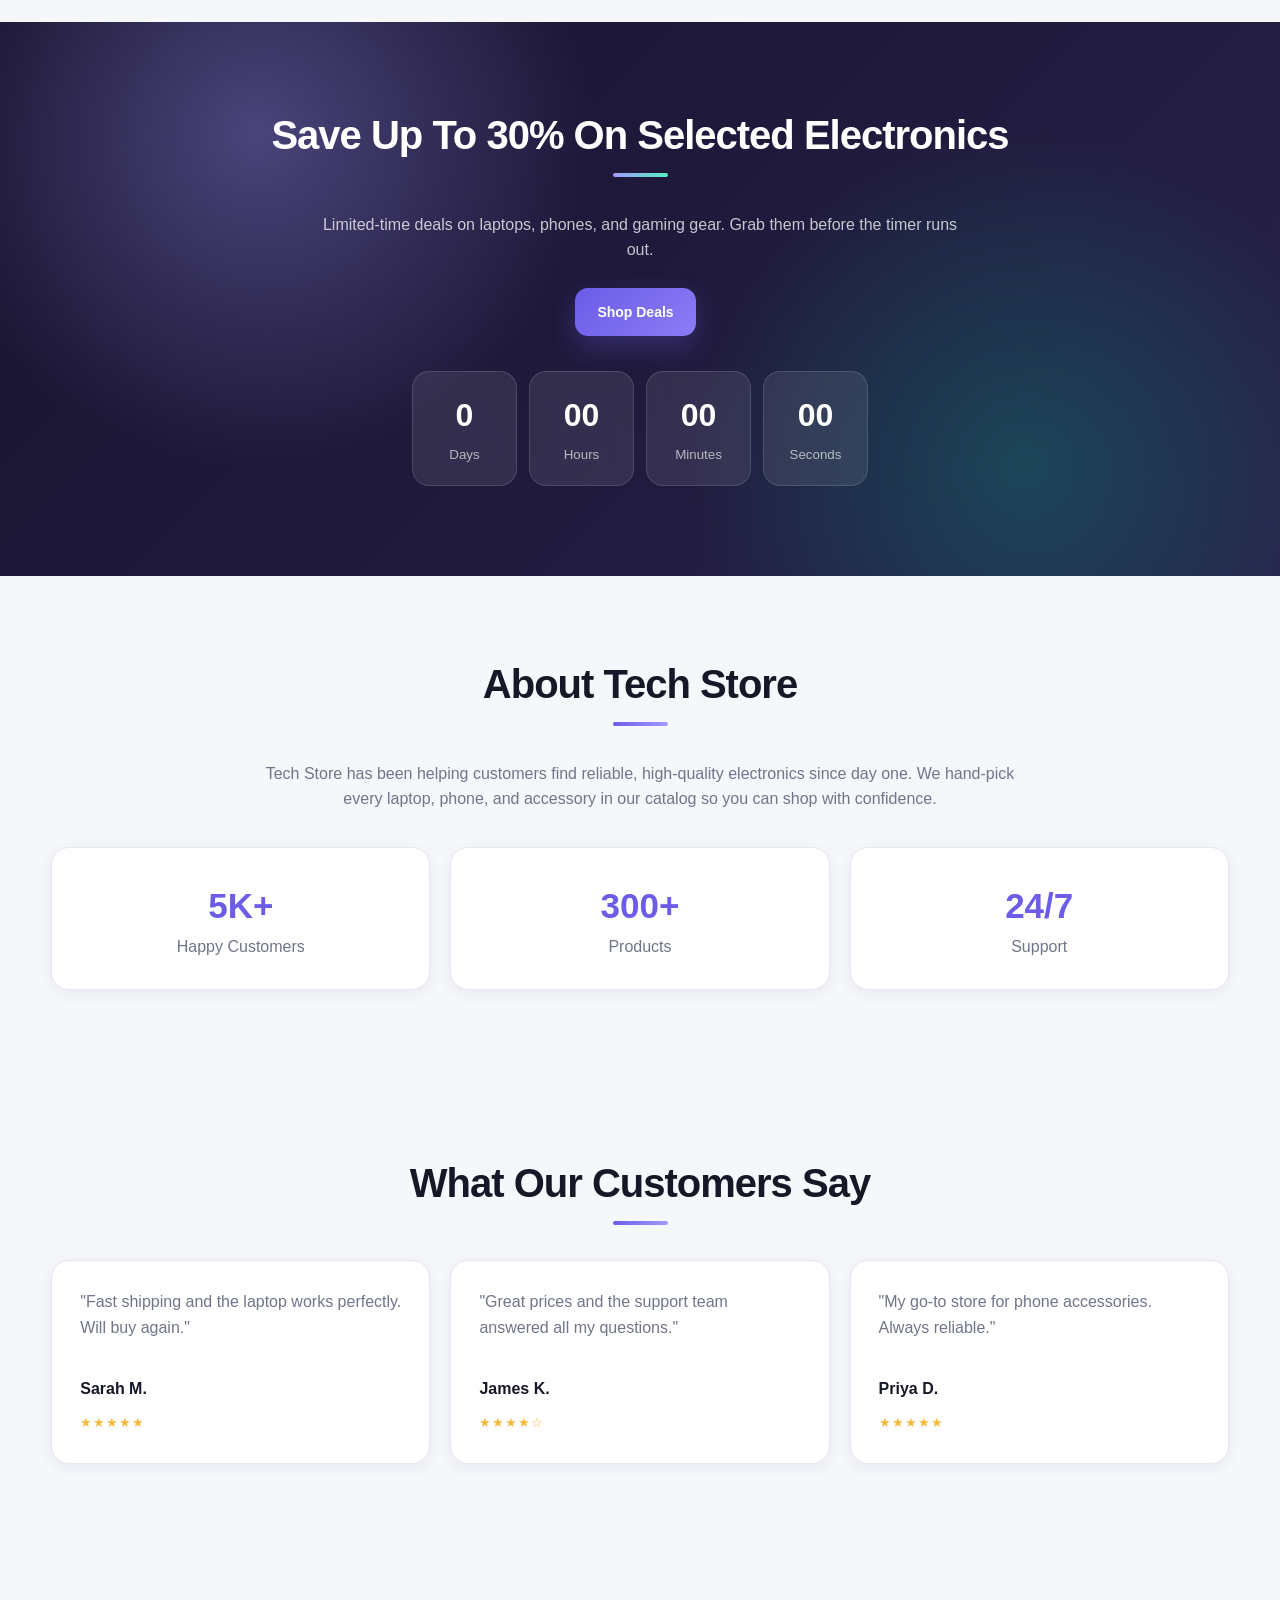
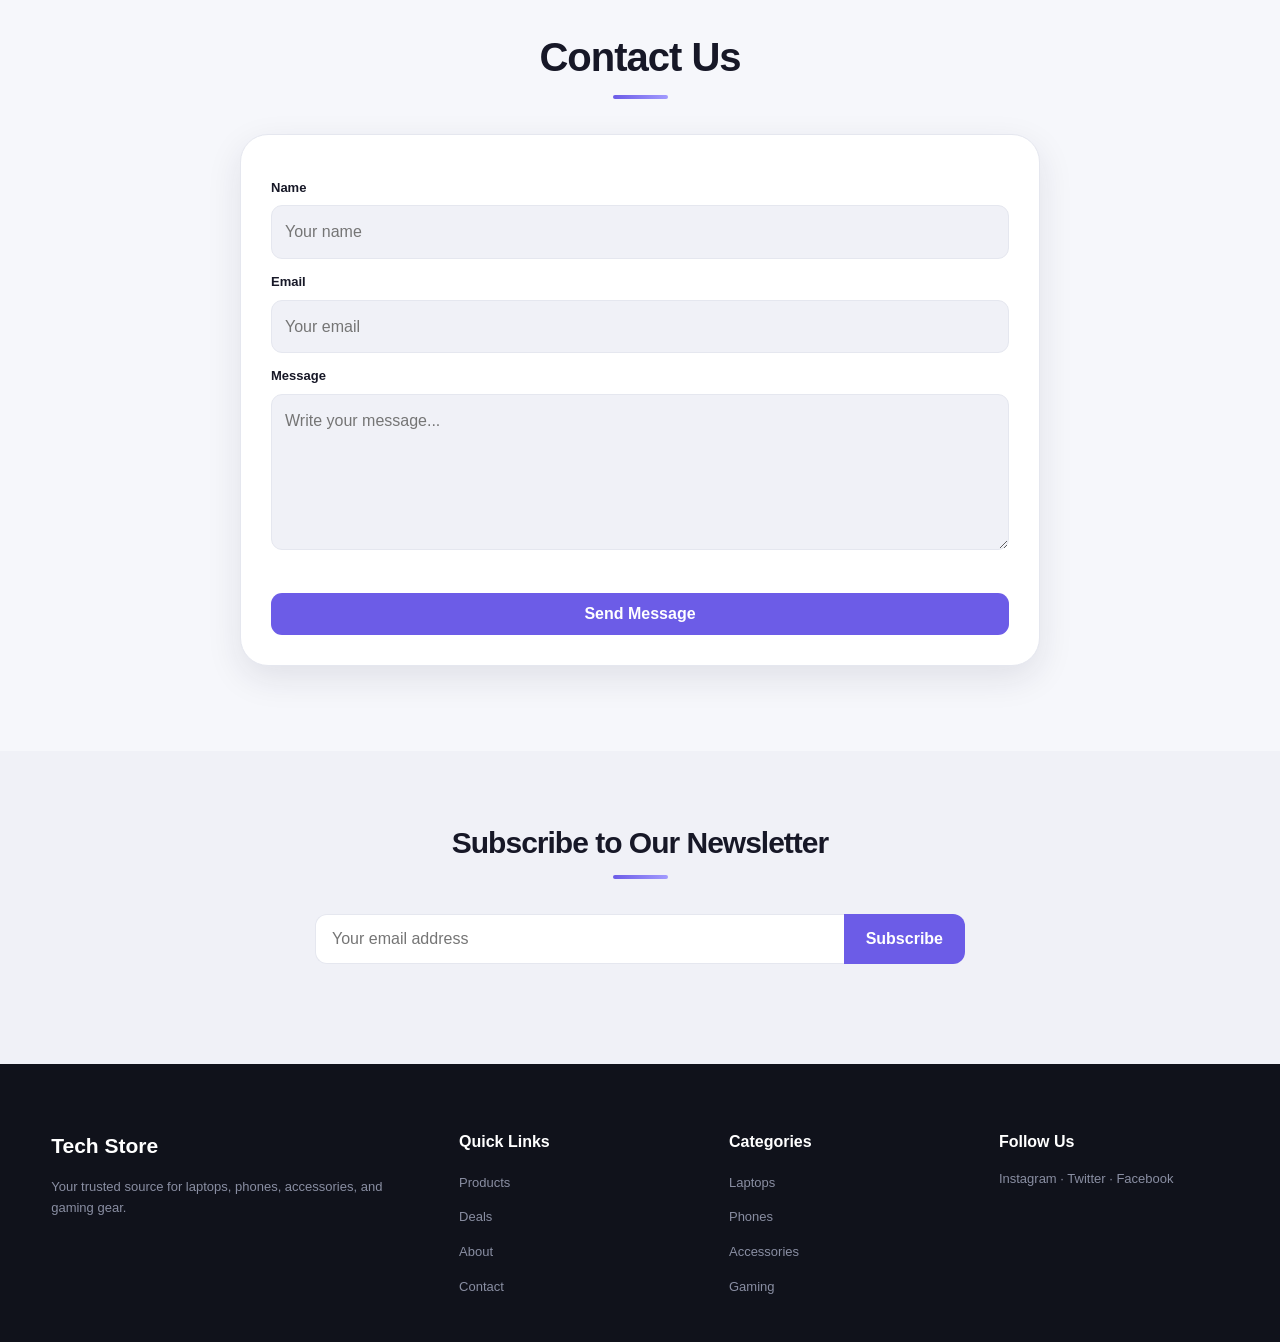
==== commit e21e3d82: "add remaining assignents" ====
--- a/tech.html
+++ b/tech.html
@@ -243,7 +243,7 @@
             data-category="phones"
             type="button"
         >
-            
+            Phones
         </button>
 
         <button
